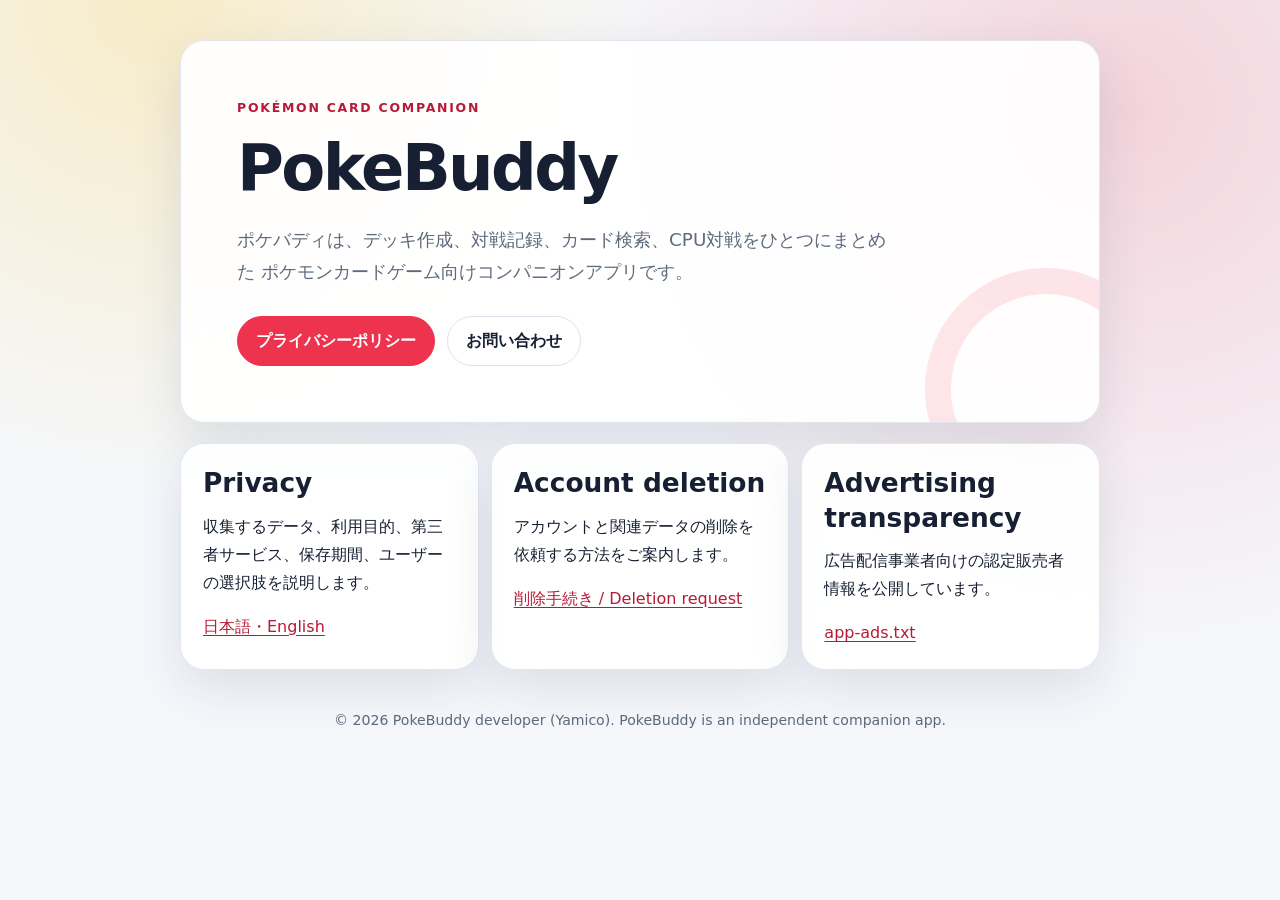
==== index.html @ 31a494f5 "Add PokeBuddy privacy and account deletion pages" ====
<!doctype html>
<html lang="ja">
  <head>
    <meta charset="utf-8" />
    <meta name="viewport" content="width=device-width, initial-scale=1" />
    <meta
      name="description"
      content="PokeBuddy（ポケバディ）の公式サポート、プライバシーポリシー、アカウント削除案内。"
    />
    <meta name="theme-color" content="#ee334e" />
    <title>PokeBuddy | ポケバディ</title>
    <link rel="stylesheet" href="/assets/styles.css" />
  </head>
  <body>
    <main class="shell">
      <section class="hero">
        <p class="eyebrow">Pokémon card companion</p>
        <h1>PokeBuddy</h1>
        <p class="lead">
          ポケバディは、デッキ作成、対戦記録、カード検索、CPU対戦をひとつにまとめた
          ポケモンカードゲーム向けコンパニオンアプリです。
        </p>
        <div class="actions">
          <a class="button" href="/pokebuddy/privacy/">プライバシーポリシー</a>
          <a
            class="button secondary"
            href="mailto:kurohune538@gmail.com?subject=PokeBuddy%20support"
            >お問い合わせ</a
          >
        </div>
      </section>

      <section class="card-grid" aria-label="サポート情報">
        <article class="card">
          <h2>Privacy</h2>
          <p>
            収集するデータ、利用目的、第三者サービス、保存期間、ユーザーの選択肢を説明します。
          </p>
          <a href="/pokebuddy/privacy/">日本語・English</a>
        </article>
        <article class="card">
          <h2>Account deletion</h2>
          <p>アカウントと関連データの削除を依頼する方法をご案内します。</p>
          <a href="/pokebuddy/delete-account/">削除手続き / Deletion request</a>
        </article>
        <article class="card">
          <h2>Advertising transparency</h2>
          <p>広告配信事業者向けの認定販売者情報を公開しています。</p>
          <a href="/app-ads.txt">app-ads.txt</a>
        </article>
      </section>

      <footer class="footer">
        <p>
          © 2026 PokeBuddy developer (Yamico). PokeBuddy is an independent
          companion app.
        </p>
      </footer>
    </main>
  </body>
</html>
---- assets/styles.css ----
:root {
  color-scheme: light dark;
  --bg: #f5f7fb;
  --surface: rgba(255, 255, 255, 0.92);
  --surface-strong: #ffffff;
  --text: #172033;
  --muted: #5e6a7d;
  --line: #dce2ec;
  --brand: #ee334e;
  --brand-dark: #b81935;
  --accent: #ffcc36;
  --shadow: 0 18px 50px rgba(42, 54, 83, 0.12);
  font-family:
    Inter,
    "Hiragino Kaku Gothic ProN",
    "Yu Gothic",
    system-ui,
    -apple-system,
    BlinkMacSystemFont,
    "Segoe UI",
    sans-serif;
}

* {
  box-sizing: border-box;
}

html {
  scroll-behavior: smooth;
}

body {
  margin: 0;
  min-height: 100vh;
  color: var(--text);
  background:
    radial-gradient(
      circle at 12% 0%,
      rgba(255, 204, 54, 0.26),
      transparent 31rem
    ),
    radial-gradient(
      circle at 88% 12%,
      rgba(238, 51, 78, 0.18),
      transparent 34rem
    ),
    var(--bg);
  line-height: 1.75;
}

a {
  color: var(--brand-dark);
  text-underline-offset: 0.2em;
}

a:hover {
  text-decoration-thickness: 2px;
}

.shell {
  width: min(100% - 32px, 920px);
  margin: 0 auto;
  padding: 40px 0 72px;
}

.hero,
.document,
.card {
  border: 1px solid rgba(220, 226, 236, 0.84);
  border-radius: 24px;
  background: var(--surface);
  box-shadow: var(--shadow);
  backdrop-filter: blur(14px);
}

.hero {
  position: relative;
  overflow: hidden;
  padding: clamp(28px, 6vw, 56px);
}

.hero::after {
  position: absolute;
  width: 190px;
  height: 190px;
  right: -68px;
  bottom: -88px;
  border: 26px solid rgba(238, 51, 78, 0.12);
  border-radius: 50%;
  content: "";
}

.eyebrow {
  margin: 0 0 8px;
  color: var(--brand-dark);
  font-size: 0.78rem;
  font-weight: 800;
  letter-spacing: 0.14em;
  text-transform: uppercase;
}

h1,
h2,
h3 {
  line-height: 1.3;
}

h1 {
  margin: 0;
  font-size: clamp(2rem, 7vw, 4rem);
  letter-spacing: -0.04em;
}

h2 {
  margin: 2.25rem 0 0.75rem;
  font-size: clamp(1.28rem, 3vw, 1.65rem);
}

h3 {
  margin: 1.5rem 0 0.35rem;
  font-size: 1.05rem;
}

p,
ul {
  margin-top: 0.65rem;
}

li + li {
  margin-top: 0.35rem;
}

.lead {
  max-width: 650px;
  margin: 14px 0 0;
  color: var(--muted);
  font-size: clamp(1rem, 2.4vw, 1.15rem);
}

.actions,
.card-grid,
.meta {
  display: flex;
  flex-wrap: wrap;
  gap: 12px;
}

.actions {
  margin-top: 28px;
}

.button {
  display: inline-flex;
  min-height: 44px;
  align-items: center;
  justify-content: center;
  padding: 10px 18px;
  border: 1px solid var(--brand);
  border-radius: 999px;
  background: var(--brand);
  color: #ffffff;
  font-weight: 750;
  text-decoration: none;
}

.button.secondary {
  border-color: var(--line);
  background: var(--surface-strong);
  color: var(--text);
}

.card-grid {
  margin-top: 20px;
}

.card {
  flex: 1 1 250px;
  padding: 22px;
}

.card h2 {
  margin-top: 0;
}

.document {
  margin-top: 20px;
  padding: clamp(24px, 6vw, 52px);
}

.meta {
  padding-bottom: 20px;
  border-bottom: 1px solid var(--line);
  color: var(--muted);
  font-size: 0.9rem;
}

.lang-nav {
  display: flex;
  flex-wrap: wrap;
  gap: 10px;
  margin: 22px 0 0;
}

.lang-nav a {
  padding: 7px 13px;
  border: 1px solid var(--line);
  border-radius: 999px;
  background: var(--surface-strong);
  text-decoration: none;
}

.notice {
  margin: 20px 0;
  padding: 16px 18px;
  border-left: 4px solid var(--accent);
  border-radius: 4px 14px 14px 4px;
  background: rgba(255, 204, 54, 0.13);
}

.language-section + .language-section {
  margin-top: 48px;
  padding-top: 38px;
  border-top: 2px solid var(--line);
}

.footer {
  padding: 28px 8px 0;
  color: var(--muted);
  font-size: 0.88rem;
  text-align: center;
}

code {
  padding: 0.15em 0.4em;
  border-radius: 6px;
  background: rgba(94, 106, 125, 0.12);
  overflow-wrap: anywhere;
}

@media (prefers-color-scheme: dark) {
  :root {
    --bg: #10131a;
    --surface: rgba(27, 32, 43, 0.94);
    --surface-strong: #232a38;
    --text: #f5f7fb;
    --muted: #b1bbca;
    --line: #3a4353;
    --brand: #ff4b64;
    --brand-dark: #ff8797;
    --shadow: 0 20px 60px rgba(0, 0, 0, 0.3);
  }
}

@media (max-width: 520px) {
  .shell {
    width: min(100% - 20px, 920px);
    padding-top: 18px;
  }

  .hero,
  .document,
  .card {
    border-radius: 18px;
  }
}
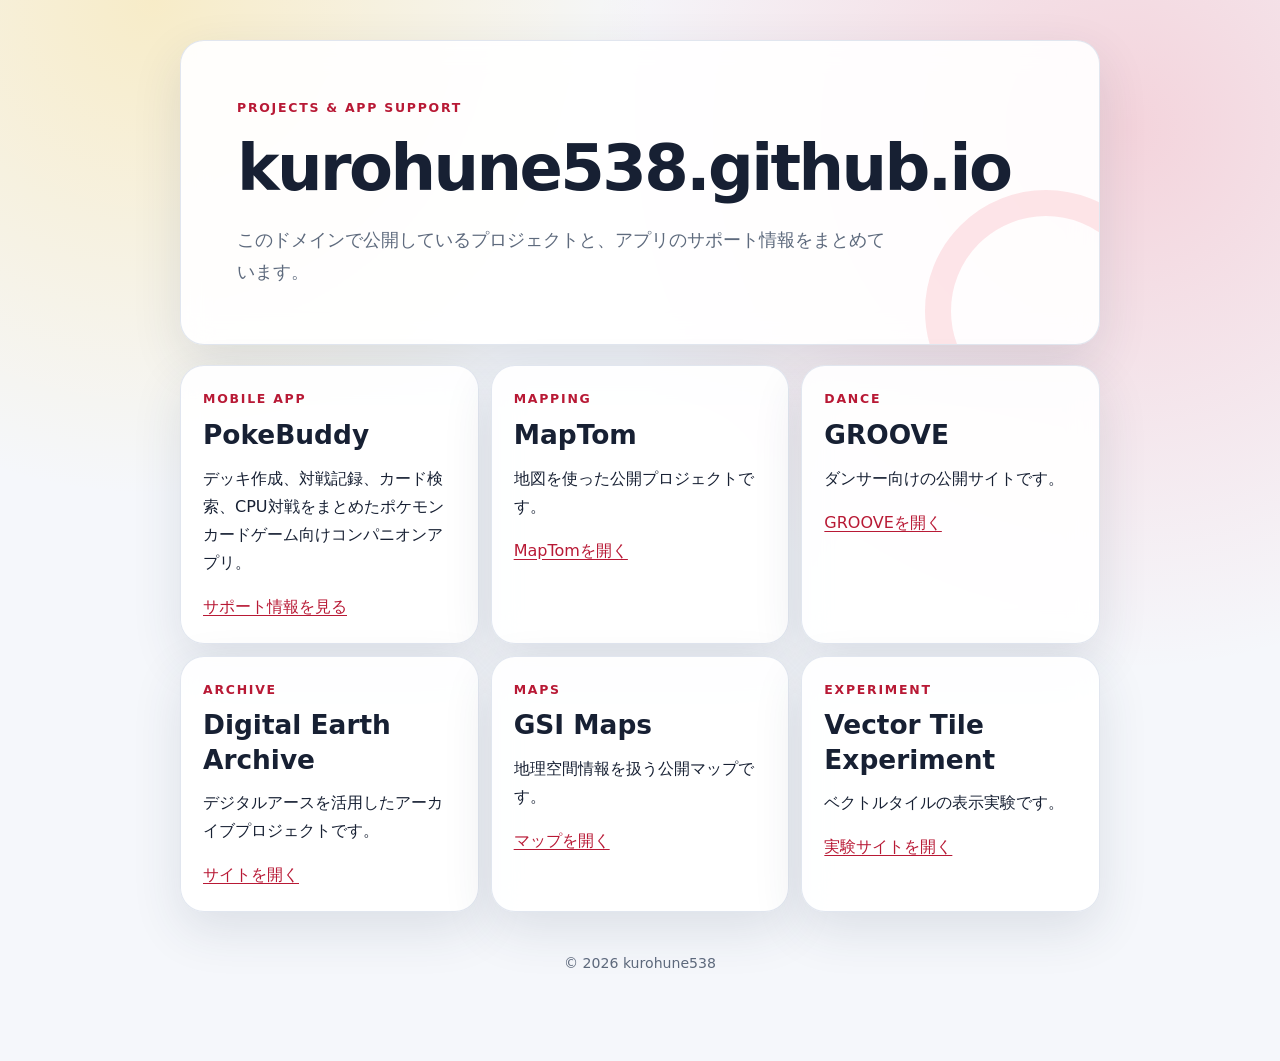
==== commit 60b8966d: "Make the root Pages site a shared project portal" ====
--- a/index.html
+++ b/index.html
@@ -5,56 +5,65 @@
     <meta name="viewport" content="width=device-width, initial-scale=1" />
     <meta
       name="description"
-      content="PokeBuddy（ポケバディ）の公式サポート、プライバシーポリシー、アカウント削除案内。"
+      content="kurohune538が公開しているプロジェクト、アプリ、サポート情報の一覧。"
     />
     <meta name="theme-color" content="#ee334e" />
-    <title>PokeBuddy | ポケバディ</title>
+    <title>Projects &amp; Support | kurohune538</title>
     <link rel="stylesheet" href="/assets/styles.css" />
   </head>
   <body>
     <main class="shell">
       <section class="hero">
-        <p class="eyebrow">Pokémon card companion</p>
-        <h1>PokeBuddy</h1>
+        <p class="eyebrow">Projects &amp; app support</p>
+        <h1>kurohune538.github.io</h1>
         <p class="lead">
-          ポケバディは、デッキ作成、対戦記録、カード検索、CPU対戦をひとつにまとめた
-          ポケモンカードゲーム向けコンパニオンアプリです。
+          このドメインで公開しているプロジェクトと、アプリのサポート情報をまとめています。
         </p>
-        <div class="actions">
-          <a class="button" href="/pokebuddy/privacy/">プライバシーポリシー</a>
-          <a
-            class="button secondary"
-            href="mailto:kurohune538@gmail.com?subject=PokeBuddy%20support"
-            >お問い合わせ</a
-          >
-        </div>
       </section>
 
-      <section class="card-grid" aria-label="サポート情報">
+      <section class="card-grid" aria-label="公開プロジェクト">
         <article class="card">
-          <h2>Privacy</h2>
+          <p class="eyebrow">Mobile app</p>
+          <h2>PokeBuddy</h2>
           <p>
-            収集するデータ、利用目的、第三者サービス、保存期間、ユーザーの選択肢を説明します。
+            デッキ作成、対戦記録、カード検索、CPU対戦をまとめたポケモンカードゲーム向けコンパニオンアプリ。
           </p>
-          <a href="/pokebuddy/privacy/">日本語・English</a>
+          <a href="/pokebuddy/">サポート情報を見る</a>
         </article>
         <article class="card">
-          <h2>Account deletion</h2>
-          <p>アカウントと関連データの削除を依頼する方法をご案内します。</p>
-          <a href="/pokebuddy/delete-account/">削除手続き / Deletion request</a>
+          <p class="eyebrow">Mapping</p>
+          <h2>MapTom</h2>
+          <p>地図を使った公開プロジェクトです。</p>
+          <a href="/maptom/">MapTomを開く</a>
         </article>
         <article class="card">
-          <h2>Advertising transparency</h2>
-          <p>広告配信事業者向けの認定販売者情報を公開しています。</p>
-          <a href="/app-ads.txt">app-ads.txt</a>
+          <p class="eyebrow">Dance</p>
+          <h2>GROOVE</h2>
+          <p>ダンサー向けの公開サイトです。</p>
+          <a href="https://groove4dancers.tokyo/">GROOVEを開く</a>
+        </article>
+        <article class="card">
+          <p class="eyebrow">Archive</p>
+          <h2>Digital Earth Archive</h2>
+          <p>デジタルアースを活用したアーカイブプロジェクトです。</p>
+          <a href="/DigitalEarthArchive/">サイトを開く</a>
+        </article>
+        <article class="card">
+          <p class="eyebrow">Maps</p>
+          <h2>GSI Maps</h2>
+          <p>地理空間情報を扱う公開マップです。</p>
+          <a href="/gsimaps/">マップを開く</a>
+        </article>
+        <article class="card">
+          <p class="eyebrow">Experiment</p>
+          <h2>Vector Tile Experiment</h2>
+          <p>ベクトルタイルの表示実験です。</p>
+          <a href="/vector-tile-experiment/">実験サイトを開く</a>
         </article>
       </section>
 
       <footer class="footer">
-        <p>
-          © 2026 PokeBuddy developer (Yamico). PokeBuddy is an independent
-          companion app.
-        </p>
+        <p>© 2026 kurohune538</p>
       </footer>
     </main>
   </body>
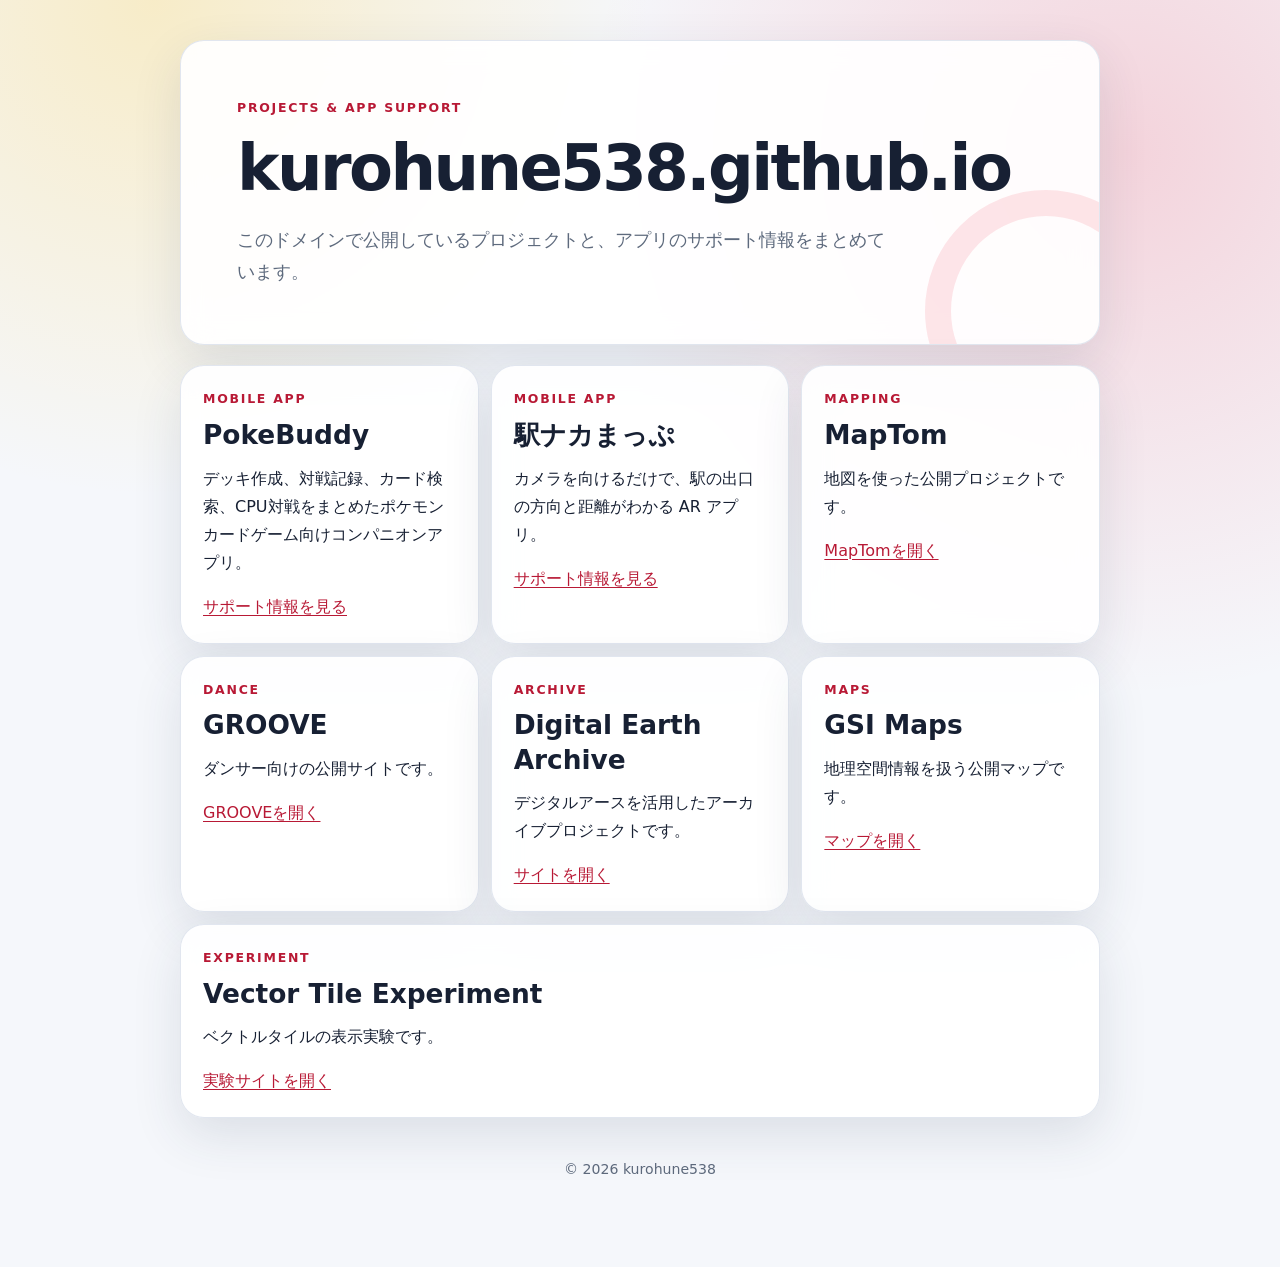
==== commit 135a0672: "駅ナカまっぷ: サポートページとプライバシーポリシーを追加 Co-Authored-By: Claude Opus 5 (1M context) <noreply@anthropic.com> Cla" ====
--- a/index.html
+++ b/index.html
@@ -29,6 +29,14 @@
             デッキ作成、対戦記録、カード検索、CPU対戦をまとめたポケモンカードゲーム向けコンパニオンアプリ。
           </p>
           <a href="/pokebuddy/">サポート情報を見る</a>
+        </article>
+        <article class="card">
+          <p class="eyebrow">Mobile app</p>
+          <h2>駅ナカまっぷ</h2>
+          <p>
+            カメラを向けるだけで、駅の出口の方向と距離がわかる AR アプリ。
+          </p>
+          <a href="/ekinaka-map/">サポート情報を見る</a>
         </article>
         <article class="card">
           <p class="eyebrow">Mapping</p>
